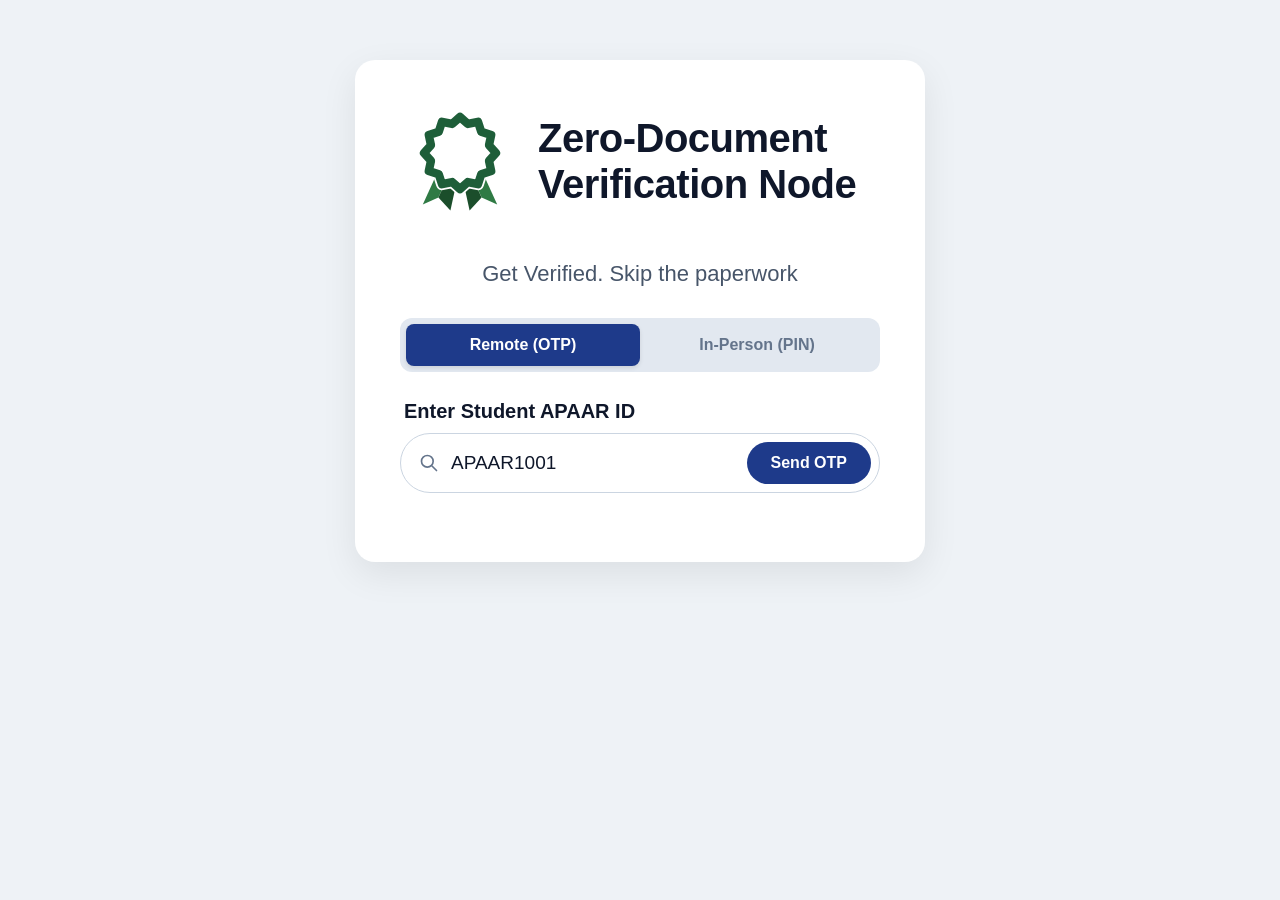
==== index.html @ d0cfbd85 "Debugged a small problem" ====
<!DOCTYPE html>
<html lang="en">
<head>
    <meta charset="UTF-8">
    <meta name="viewport" content="width=device-width, initial-scale=1.0">
    <title>Zero Verification Node</title>
    
    <link rel="stylesheet" href="style.css">
</head>
<body>
   
    <div id="toast-container"></div>

    <div class="perspective-wrapper">
        <div class="container" id="glass-card">
            
            
            <div class="title-wrapper">
                <!-- Logo & Title Section -->
            <div class="title-wrapper">
                <svg class="main-logo" viewBox="0 0 100 100" fill="none" xmlns="http://www.w3.org/2000/svg">
                  
                    <polygon points="34,50 19,83 32,77 43,53" fill="#2f7a44" stroke="#13381e" stroke-width="0" stroke-linejoin="round" />
                    <polygon points="43,53 32,77 42,88 49,56" fill="#1b4e2b" stroke="#13381e" stroke-width="0" stroke-linejoin="round" />

                    <!-- Right Ribbon: Closer to center, slightly longer (Mirrored) -->
                    <polygon points="51,56 58,88 68,77 57,53" fill="#1b4e2b" stroke="#13381e" stroke-width="0" stroke-linejoin="round" />
                    <polygon points="57,53 68,77 81,83 66,50" fill="#2f7a44" stroke="#13381e" stroke-width="0" stroke-linejoin="round" />
                    
                    <!-- Scalloped Rosette (12-point) -->
                    <polygon points="50,10 56.5,15.8 65,14 67.7,22.3 76,25 74.2,33.5 80,40 74.2,46.5 76,55 67.7,57.7 65,66 56.5,64.2 50,70 43.5,64.2 35,66 32.3,57.7 24,55 25.8,46.5 20,40 25.8,33.5 24,25 32.3,22.3 35,14 43.5,15.8" fill="#ffffff" stroke="#1e5e39" stroke-width="7" stroke-linejoin="round" />
                    <!-- Left & Right Ribbons remain here above -->
                    
                    <!-- INSERT THIS: White Gap Contour (masks a ~3px gap over the ribbons) -->
                    <polygon points="50,10 56.5,15.8 65,14 67.7,22.3 76,25 74.2,33.5 80,40 74.2,46.5 76,55 67.7,57.7 65,66 56.5,64.2 50,70 43.5,64.2 35,66 32.3,57.7 24,55 25.8,46.5 20,40 25.8,33.5 24,25 32.3,22.3 35,14 43.5,15.8" 
                             fill="#ffffff" 
                             stroke="#ffffff" 
                             stroke-width="10" 
                             stroke-linejoin="round" />

                    <!-- Scalloped Rosette (Your existing green line sits on top) -->
                    <polygon points="50,10 56.5,15.8 65,14 67.7,22.3 76,25 74.2,33.5 80,40 74.2,46.5 76,55 67.7,57.7 65,66 56.5,64.2 50,70 43.5,64.2 35,66 32.3,57.7 24,55 25.8,46.5 20,40 25.8,33.5 24,25 32.3,22.3 35,14 43.5,15.8" 
                             fill="#ffffff" 
                             stroke="#1e5e39" 
                             stroke-width="7" 
                             stroke-linejoin="round" />
                    
                    <!-- Center Checkmark -->
                    <path class="draw-tick" d="M 40 42 L 46 48.5 L 60 33" stroke="#1e5e39" stroke-width="5.5" stroke-linecap="round" stroke-linejoin="round" fill="none" />
                </svg>
                
            </div>
                <h2>Zero-Document<br>Verification Node</h2>
            </div>
             <p class="subtitle">Get Verified. Skip the paperwork</p>

            <!-- Verification Mode toggle -->
            <div class="toggle-container">
            <button class="toggle-btn active" id="tab_otp">Remote (OTP)</button>
            <button class="toggle-btn" id="tab_pin">In-Person (PIN)</button>
        </div>

            <!-- ID Input area -->
           <!-- Mode 1: Remote OTP Flow -->
        <div class="input-section" id="mode_otp">
            <label class="input-label">Enter Student APAAR ID</label>
            <div class="search-bar-wrapper">
                <svg class="search-icon" fill="none" stroke="currentColor" viewBox="0 0 24 24">
                    <path stroke-linecap="round" stroke-linejoin="round" stroke-width="2" d="M21 21l-6-6m2-5a7 7 0 11-14 0 7 7 0 0114 0z"></path>
                </svg>
                <input type="text" id="apaarInput" value="APAAR1001" placeholder="APAAR ID">
                <!-- Linked to requestOTP() -->
                <button class="action-btn" id="send_otp_btn" onclick="requestOTP()">Send OTP</button>
            </div>

            <!-- OTP Entry Area (Hidden until Send OTP is clicked) -->
            <div id="otp_entry_area" style="display: none; margin-top: 20px;">
                <label class="input-label">Enter OTP from Email</label>
                <div class="search-bar-wrapper">
                    <svg class="search-icon" fill="none" stroke="currentColor" viewBox="0 0 24 24">
                        <path stroke-linecap="round" stroke-linejoin="round" stroke-width="2" d="M12 15v2m-6 4h12a2 2 0 002-2v-6a2 2 0 00-2-2H6a2 2 0 00-2 2v6a2 2 0 002 2zm10-10V7a4 4 0 00-8 0v4h8z"></path>
                    </svg>
                    <input type="text" id="otpInput" placeholder="e.g. 123456">
                    <!-- Linked to testRemoteVerification() -->
                    <button class="action-btn" onclick="testRemoteVerification()" style="background-color: #059669;">Verify</button>
                </div>
            </div>
        </div>

        <!-- Mode 2: In-Person (PIN) Flow -->
        <div class="input-section" id="mode_pin" style="display: none;">
            <label class="input-label">Student Pin</label>
            <div class="search-bar-wrapper" style="margin-bottom: 16px;">
                <svg class="search-icon" fill="none" stroke="currentColor" viewBox="0 0 24 24">
                    <path stroke-linecap="round" stroke-linejoin="round" stroke-width="2" d="M15 7a2 2 0 012 2m4 0a6 6 0 01-7.743 5.743L11 17H9v2H7v2H4a1 1 0 01-1-1v-2.586a1 1 0 01.293-.707l5.964-5.964A6 6 0 1121 9z"></path>
                </svg>
                <input type="password" id="pinInput" placeholder="Enter the 6-digit PIN">
                <!-- Linked to testSSIVerification() -->
                <button class="action-btn" onclick="testSSIVerification()">Unlock</button>
            </div>

            <!-- Granular Consent Checkboxes -->
            <div style="background: rgba(255,255,255,0.6); padding: 12px 16px; border-radius: 12px; border: 1px solid #cbd5e1;">
                <p class="input-label" style="margin-bottom: 10px; font-size: 12px;">Granular Consent Permissions:</p>
                <label style="display: flex; align-items: center; gap: 8px; font-size: 14px; color: #0f172a; margin-bottom: 8px; cursor: pointer;">
                    <input type="checkbox" id="checkCore" checked style="width: 16px; height: 16px;"> 
                    Core Identity (Name, DOB, State)
                </label>
                <label style="display: flex; align-items: center; gap: 8px; font-size: 14px; color: #0f172a; cursor: pointer;">
                    <input type="checkbox" id="checkAcademic" checked style="width: 16px; height: 16px;"> 
                    Academic Credentials Ledger
                </label>
            </div>
        </div>

        <!-- Result Card (Hidden by default until API success) -->
        <div id="result_card" class="result-card" style="display: none;">
            
            <div class="result-header">
                <div class="verified-status">
                    <svg class="status-icon" id="tick" viewBox="0 0 20 20" fill="#10b981">
                        <path fill-rule="evenodd" d="M10 18a8 8 0 100-16 8 8 0 000 16zm3.707-9.293a1 1 0 00-1.414-1.414L9 10.586 7.707 9.293a1 1 0 00-1.414 1.414l2 2a1 1 0 001.414 0l4-4z" clip-rule="evenodd"/>
                    </svg>
                    <span id="card-title">Identity & Records Verified</span>
                </div>
                <!-- Large Green Ribbon Badge -->
                <svg class="main-logo" id="card" viewBox="0 0 100 100" fill="none" xmlns="http://www.w3.org/2000/svg">
                   <!-- Left Ribbon: Extends along normal vector (~115° radial) -->
                   <!-- Left Ribbon: Shorter and wider -->
                  <!-- Left Ribbon: Closer to center, slightly longer -->
                    <polygon points="34,50 19,83 32,77 43,53" fill="#2f7a44" stroke="#13381e" stroke-width="0" stroke-linejoin="round" />
                    <polygon points="43,53 32,77 42,88 49,56" fill="#1b4e2b" stroke="#13381e" stroke-width="0" stroke-linejoin="round" />

                    <!-- Right Ribbon: Closer to center, slightly longer (Mirrored) -->
                    <polygon points="51,56 58,88 68,77 57,53" fill="#1b4e2b" stroke="#13381e" stroke-width="0" stroke-linejoin="round" />
                    <polygon points="57,53 68,77 81,83 66,50" fill="#2f7a44" stroke="#13381e" stroke-width="0" stroke-linejoin="round" />
                    
                    <!-- Scalloped Rosette (12-point) -->
                    <polygon points="50,10 56.5,15.8 65,14 67.7,22.3 76,25 74.2,33.5 80,40 74.2,46.5 76,55 67.7,57.7 65,66 56.5,64.2 50,70 43.5,64.2 35,66 32.3,57.7 24,55 25.8,46.5 20,40 25.8,33.5 24,25 32.3,22.3 35,14 43.5,15.8" fill="#ffffff" stroke="#1e5e39" stroke-width="7" stroke-linejoin="round" />
                    <!-- Left & Right Ribbons remain here above -->
                    
                    <!-- INSERT THIS: White Gap Contour (masks a ~3px gap over the ribbons) -->
                    <polygon points="50,10 56.5,15.8 65,14 67.7,22.3 76,25 74.2,33.5 80,40 74.2,46.5 76,55 67.7,57.7 65,66 56.5,64.2 50,70 43.5,64.2 35,66 32.3,57.7 24,55 25.8,46.5 20,40 25.8,33.5 24,25 32.3,22.3 35,14 43.5,15.8" 
                             fill="#ffffff" 
                             stroke="#ffffff" 
                             stroke-width="10" 
                             stroke-linejoin="round" />

                    <!-- Scalloped Rosette (Your existing green line sits on top) -->
                    <polygon points="50,10 56.5,15.8 65,14 67.7,22.3 76,25 74.2,33.5 80,40 74.2,46.5 76,55 67.7,57.7 65,66 56.5,64.2 50,70 43.5,64.2 35,66 32.3,57.7 24,55 25.8,46.5 20,40 25.8,33.5 24,25 32.3,22.3 35,14 43.5,15.8" 
                             fill="#ffffff" 
                             stroke="#1e5e39" 
                             stroke-width="7" 
                             stroke-linejoin="round" />
                    
                    <!-- Center Checkmark -->
                    <path d="M 40 42 L 46 48.5 L 60 33" stroke="#1e5e39" stroke-width="5.5" stroke-linecap="round" stroke-linejoin="round" fill="none" />
                </svg>
            </div>

            <div class="profile-section">
                <!-- IDs added here so JS can inject the real API data -->
                <img src="https://via.placeholder.com/150" alt="Student Photo" class="profile-img" id="student_photo">
                <div class="profile-details">
                    <h3 id="student_name">Student Name</h3>
                    <p id="student_dob">DOB: YYYY-MM-DD</p>
                </div>
            </div>

<div id="credential_filter_section" style="margin-bottom: 16px;">
    <label class="data-label" style="display: block; margin-bottom: 8px;">Filter Records By Category</label>
    <select id="category_dropdown" style="width: 100%; padding: 10px; border-radius: 8px; border: 1px solid #1b5e20; background: #ffffff; color: #0f172a; font-size: 15px; outline: none; cursor: pointer;">
        <option value="All">All Verified Records</option>
    </select>
</div>


<div class="data-grid">
    <!-- The JavaScript will spawn the credential boxes inside this container -->
    <div id="dynamic_credentials" style="display: contents;"></div>    
    <!-- The Parents box remains hardcoded at the bottom as a full-width element -->
    <div class="data-box full-width">
        <div class="data-label">PARENTS</div>
        <div class="data-value" id="student_parents">Restricted Access</div>
    </div>
</div>
<!-- Return / Verify Another Button -->
            <button class="return-btn" id="btn_back" onclick="resetToPreviousMenu()">
                <svg width="18" height="18" fill="none" stroke="currentColor" viewBox="0 0 24 24">
                    <path stroke-linecap="round" stroke-linejoin="round" stroke-width="2.2" d="M10 19l-7-7m0 0l7-7m-7 7h18"/>
                </svg>
                <span>Verify Another Student</span>
            </button>
            
        </div>
    </div>

    <!-- Link your logic file -->
    <script src="script.js"></script>
</body>
---- style.css ----
* {
    box-sizing: border-box;
    margin: 0;
    padding: 0;
    font-family: -apple-system, BlinkMacSystemFont, "Segoe UI", Roboto, Helvetica, Arial, sans-serif;
}

body {
    display: flex;
    justify-content: center;
    align-items: flex-start; /* CRITICAL: Changed from center to allow scrolling */
    padding: 60px 20px; /* Increased top/bottom padding so it doesn't touch the edges */
    min-height: 100vh;
    background-color: #eef2f6; 
    color: #0f172a;
}

.perspective-wrapper {
    perspective: 1200px;
    width: 100%;
    max-width: 570px; /* Increased to accommodate larger fonts */
}

.container {
    background-color: #ffffff;

    /* Shield pattern + fade toward bottom */
    
    padding: 45px;
    border-radius: 20px;
    box-shadow: 0 12px 36px rgba(0, 0, 0, 0.08);
    width: 100%;
    position: relative;
    
}


.title-wrapper {
    display: flex;
    align-items: center;
    gap: 18px;
    margin-bottom: 16px;
}
.title-wrapper h2 {
    margin: 0;
    padding: 0;
    line-height: 1.15;
    font-size: 40px;
    font-weight: 800;
    color: #0f172a;
    letter-spacing: -0.5px;
    transform: translateY(-12px); /* Shifts the text up to center on the circular seal */
}

.main-logo {
    width: 120px; /* Increased logo size */
    height: 120px;
    flex-shrink: 0;
}
#card{
   width: 67px; /* Increased logo size */
    height: 67px;
    flex-shrink: 0; 
}

h2 {
    font-size: 34px; /* Increased from 28px */
    font-weight: 800;
    color: #0f172a; 
    line-height: 1.1;
    letter-spacing: -0.5px;
}

.subtitle {
    font-size: 22px; /* Increased from 14px */
    color: #475569;
    line-height: 1.5;
    margin-bottom: 28px;
    padding-right: 10px;
    text-align: center;
    padding: 0;
    
}



.toggle-container {
    display: flex;
    background-color: #e2e8f0; 
    border-radius: 12px; 
    padding: 6px;
    margin-bottom: 28px;
}

.toggle-btn {
    flex: 1; 
    padding: 12px 16px;
    border: none;
    border-radius: 8px;
    font-size: 16px; /* Increased from 14px */
    font-weight: 600;
    cursor: pointer;
    transition: all 0.2s ease;
    background: transparent;
    color: #64748b; 
}

.toggle-btn.active {
    background-color: #1e3a8a; 
    color: #ffffff;
    box-shadow: 0 2px 4px rgba(0, 0, 0, 0.1);
}

.input-section {
    margin-bottom: 24px;
}

.input-label {
    display: block;
    font-size: 20px; /* Increased from 13px */
    font-weight: 600;
    color: #0f172a;
    margin-bottom: 10px;
    padding-left: 4px;
}

.search-bar-wrapper {
    display: flex;
    align-items: center;
    background: #ffffff;
    border: 1px solid #cbd5e1;
    border-radius: 50px; 
    padding: 8px 8px 8px 18px; 
    transition: border-color 0.2s;
}

.search-bar-wrapper:focus-within {
    border-color: #0ea5e9; 
    box-shadow: 0 0 0 3px rgba(14, 165, 233, 0.1);
}

.search-icon {
    width: 20px; /* Increased from 18px */
    height: 20px;
    color: #64748b;
    margin-right: 12px;
}

.search-bar-wrapper input {
    flex: 1;
    border: none;
    outline: none;
    background: transparent;
    font-size: 19px; /* Increased from 15px */
    color: #0f172a;
}

.action-btn {
    background-color: #1e3a8a; 
    color: white;
    border: none;
    border-radius: 50px; 
    padding: 12px 24px;
    font-size: 16px; /* Increased from 14px */
    font-weight: 600;
    cursor: pointer;
    transition: background-color 0.2s;
}

.action-btn:hover {
    background-color: #1e40af;
}

.result-card {
    background-color: #e8f5ec; /* Light mint green background */
    border: 1px solid #bce3c8;
    border-radius: 16px;
    padding: 24px;
    margin-top: 24px;
}

/* Header inside the Result Card */
.result-header {
    display: flex;
    justify-content: space-between;
    align-items: flex-start;
    margin-bottom: 20px;
    border-bottom: 1px solid #bce3c8;
    padding-bottom: 16px;
}

/* "Identity & Records Verified" Text */
.verified-status {
    display: flex;
    align-items: center;
    gap: 8px;
    color: #1b5e20; /* Dark green text */
    font-size: 18px;
    font-weight: 700;
}

.status-icon {
    width: 22px;
    height: 22px;
}

/* The Large Rosette Badge */
.ribbon-badge {
    width: 70px;
    height: 70px;
    margin-top: -10px; /* Pulls it up slightly to match image layout */
}

/* Profile Photo & Info Layout */
.profile-section {
    display: flex;
    align-items: center;
    gap: 16px;
    margin-bottom: 24px;
}

/* Student Image */
.profile-img {
    width: 75px;
    height: 95px; /* Passport photo proportions */
    border-radius: 8px;
    object-fit: cover;
    box-shadow: 0 4px 8px rgba(0, 0, 0, 0.1);
    background-color: #ffffff;
}

/* Name and DOB text */
.profile-details h3 {
    font-size: 22px;
    font-weight: 700;
    color: #0f172a;
    margin-bottom: 4px;
}

.profile-details p {
    font-size: 14px;
    color: #475569;
}

/* Grid for the 3 Data Boxes */
.data-grid {
    display: grid;
    grid-template-columns: 1fr 1fr;
    gap: 12px;
}

/* Individual Data Boxes */
.data-box {
    background-color: rgba(255, 255, 255, 0.4); /* Slight transparency */
    border: 1px solid #1b5e20; /* Dark green border */
    border-radius: 8px;
    padding: 14px 16px;
}

/* Makes the "Parents" box stretch all the way across */
.full-width {
    grid-column: 1 / -1;
}
.credential_filter_section{
    background-color: #c8f6d6 ;
}

/* Labels (e.g., "BOARD SCORE (ICSE)") */
.data-label {
    font-size: 13px;
    color: #1b5e20; /* Dark green */
    text-transform: uppercase;
    font-weight: 600;
    margin-bottom: 6px;
}

/* Values (e.g., "98.2%") */
.data-value {
    font-size: 17px;
    font-weight: 700;
    color: #0f172a;
}
#card-title{
    font-size: 25px;
    transform: translateY(15px);
}
#tick{
    width: 30px;
    height: 30px;
    transform: translateY(15px);
}
/* =========================================
   THEME TOGGLE BUTTON
   ========================================= */
.theme-toggle {
    position: fixed;
    top: 20px;
    right: 20px;
    background: rgba(255, 255, 255, 0.7);
    backdrop-filter: blur(8px);
    -webkit-backdrop-filter: blur(8px);
    border: 1px solid rgba(203, 213, 225, 0.8);
    border-radius: 50%;
    width: 44px;
    height: 44px;
    display: flex;
    align-items: center;
    justify-content: center;
    cursor: pointer;
    color: #0f172a;
    transition: all 0.2s ease;
    z-index: 1000;
}

.theme-toggle:hover {
    transform: scale(1.05);
}

.draw-tick {
    stroke-dasharray: 32;
    stroke-dashoffset: 32;
    
    transform-box: fill-box;
    transform-origin: center;
    
    /* 3.8s loop with snappy modern easing */
    animation: modernTickLoop 3.8s cubic-bezier(0.16, 1, 0.3, 1) infinite;
}

@keyframes modernTickLoop {
    0%, 10% {
        stroke-dashoffset: 32;
        opacity: 0;
        transform: scale(0.94);
        filter: drop-shadow(0 0 0 rgba(30, 94, 57, 0));
    }
    14% {
        opacity: 1;
        transform: scale(0.96);
    }
    /* Stroke completes: snappy pen flick + elastic pop + emerald bloom */
    28% {
        stroke-dashoffset: 0;
        transform: scale(1.07);
        filter: drop-shadow(0 2px 8px rgba(30, 94, 57, 0.45));
    }
    /* Settles naturally into resting position */
    36% {
        stroke-dashoffset: 0;
        transform: scale(1);
        filter: drop-shadow(0 0 0 rgba(30, 94, 57, 0));
    }
    /* Holds clean and stationary */
    78% {
        opacity: 1;
        stroke-dashoffset: 0;
        transform: scale(1);
    }
    /* Subtle dissolve out */
    88% {
        opacity: 0;
        stroke-dashoffset: 0;
        transform: scale(0.96);
    }
    100% {
        stroke-dashoffset: 32;
        opacity: 0;
        transform: scale(0.94);
    }
    
}
.return-btn {
    display: flex;
    align-items: center;
    justify-content: center;
    gap: 10px;
    width: 100%;
    margin-top: 20px;
    padding: 13px 20px;
    background-color: #ffffff;
    color: #1b5e20;
    border: 1.5px solid #1b5e20;
    border-radius: 50px;
    font-size: 15px;
    font-weight: 700;
    cursor: pointer;
    transition: all 0.2s ease;
    box-shadow: 0 2px 6px rgba(27, 94, 32, 0.08);
}

.return-btn:hover {
    background-color: #1b5e20;
    color: #ffffff;
    box-shadow: 0 4px 12px rgba(27, 94, 32, 0.2);
    transform: translateY(-1px);
}

.return-btn:active {
    transform: translateY(0);
}

/* Dark mode compatibility */
body.dark-mode .return-btn {
    background-color: rgba(15, 23, 42, 0.6);
    color: #34d399;
    border-color: #34d399;
    box-shadow: none;
}

body.dark-mode .return-btn:hover {
    background-color: #059669;
    border-color: #059669;
    color: #ffffff;
}
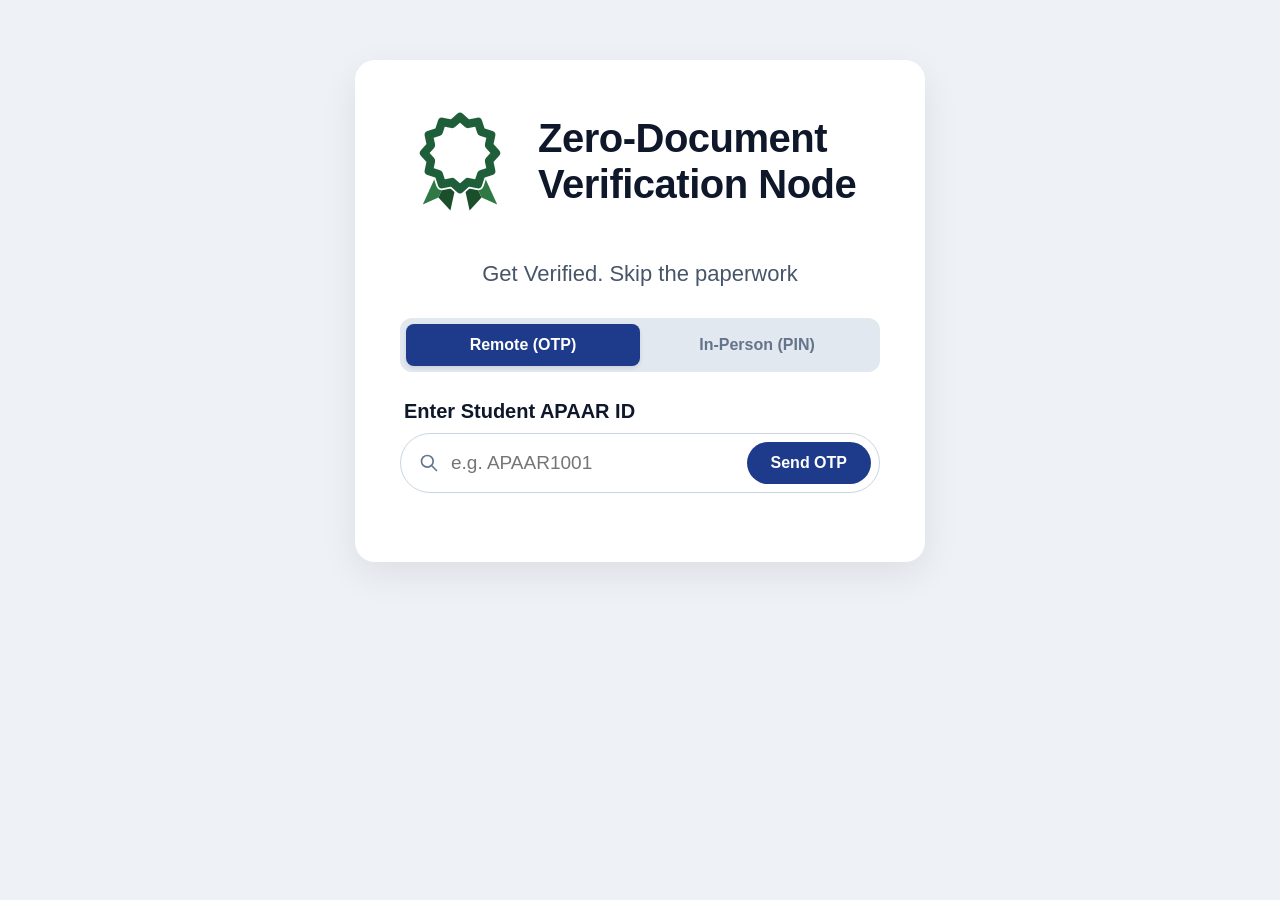
==== commit f15fadc5: "Added time sensitivity to OTP, Added toast notifications, changed default value to placeholder in re" ====
--- a/index.html
+++ b/index.html
@@ -68,7 +68,7 @@
                 <svg class="search-icon" fill="none" stroke="currentColor" viewBox="0 0 24 24">
                     <path stroke-linecap="round" stroke-linejoin="round" stroke-width="2" d="M21 21l-6-6m2-5a7 7 0 11-14 0 7 7 0 0114 0z"></path>
                 </svg>
-                <input type="text" id="apaarInput" value="APAAR1001" placeholder="APAAR ID">
+                <input type="text" id="apaarInput" placeholder="e.g. APAAR1001">
                 <!-- Linked to requestOTP() -->
                 <button class="action-btn" id="send_otp_btn" onclick="requestOTP()">Send OTP</button>
             </div>
@@ -122,6 +122,7 @@
                         <path fill-rule="evenodd" d="M10 18a8 8 0 100-16 8 8 0 000 16zm3.707-9.293a1 1 0 00-1.414-1.414L9 10.586 7.707 9.293a1 1 0 00-1.414 1.414l2 2a1 1 0 001.414 0l4-4z" clip-rule="evenodd"/>
                     </svg>
                     <span id="card-title">Identity & Records Verified</span>
+                    <div id="auth_architecture_badge" style="margin-top: 10px; margin-bottom: 15px; font-size: 11px; font-weight: bold; padding: 6px 10px; border-radius: 6px; display: inline-block;"></div>
                 </div>
                 <!-- Large Green Ribbon Badge -->
                 <svg class="main-logo" id="card" viewBox="0 0 100 100" fill="none" xmlns="http://www.w3.org/2000/svg">
@@ -183,6 +184,9 @@
         <div class="data-label">PARENTS</div>
         <div class="data-value" id="student_parents">Restricted Access</div>
     </div>
+    <button id="download_hr_copy" style="display: none; width: 100%; background: #0f172a; color: white; border: none; padding: 12px; font-size: 14px; font-weight: 600; border-radius: 8px; cursor: pointer; margin-top: 20px;">
+    📄 Download Verification Copy
+</button>
 </div>
 <!-- Return / Verify Another Button -->
             <button class="return-btn" id="btn_back" onclick="resetToPreviousMenu()">
--- a/style.css
+++ b/style.css
@@ -413,4 +413,42 @@
     background-color: #059669;
     border-color: #059669;
     color: #ffffff;
+}
+
+/* =========================================
+   TOAST NOTIFICATIONS
+   ========================================= */
+#toast-container {
+    position: fixed;
+    bottom: 24px;
+    right: 24px;
+    z-index: 9999;
+    display: flex;
+    flex-direction: column-reverse;
+    gap: 12px;
+}
+
+.toast {
+    background-color: #ffffff;
+    color: #0f172a;
+    padding: 14px 20px;
+    border-radius: 8px;
+    box-shadow: 0 4px 16px rgba(0, 0, 0, 0.12);
+    font-size: 15px;
+    font-weight: 600;
+    border-left: 5px solid #ef4444; /* Default to error red */
+    opacity: 0;
+    transform: translateX(100%);
+    animation: slideIn 0.4s cubic-bezier(0.16, 1, 0.3, 1) forwards, fadeOut 0.4s cubic-bezier(0.16, 1, 0.3, 1) forwards 3.6s;
+}
+
+.toast.success { border-left-color: #10b981; } /* Green */
+.toast.info { border-left-color: #3b82f6; }    /* Blue */
+
+@keyframes slideIn {
+    to { opacity: 1; transform: translateX(0); }
+}
+
+@keyframes fadeOut {
+    to { opacity: 0; transform: translateX(100%); }
 }
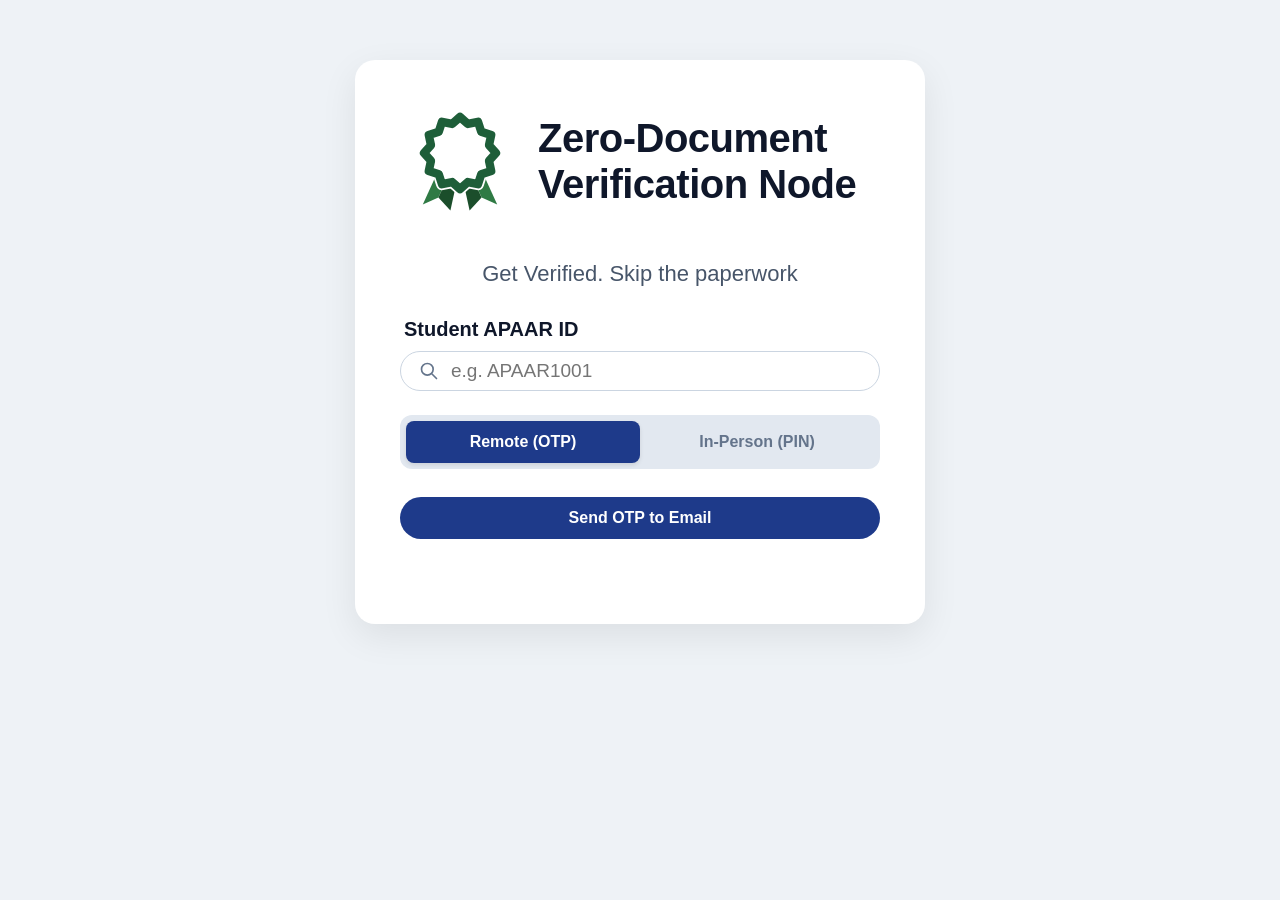
==== commit d602a56a: "Modified the entire thing, made the APAAR ID come outside of remote so that it can be accessed by in" ====
--- a/index.html
+++ b/index.html
@@ -54,64 +54,64 @@
             </div>
              <p class="subtitle">Get Verified. Skip the paperwork</p>
 
+            <!-- SHARED APAAR ID INPUT (Visible in both modes) -->
+            <div class="input-section" style="margin-bottom: 24px;">
+                <label class="input-label">Student APAAR ID</label>
+                <div class="search-bar-wrapper">
+                    <svg class="search-icon" fill="none" stroke="currentColor" viewBox="0 0 24 24">
+                        <path stroke-linecap="round" stroke-linejoin="round" stroke-width="2" d="M21 21l-6-6m2-5a7 7 0 11-14 0 7 7 0 0114 0z"></path>
+                    </svg>
+                    <input type="text" id="apaarInput" placeholder="e.g. APAAR1001">
+                </div>
+            </div>
+
             <!-- Verification Mode toggle -->
             <div class="toggle-container">
-            <button class="toggle-btn active" id="tab_otp">Remote (OTP)</button>
-            <button class="toggle-btn" id="tab_pin">In-Person (PIN)</button>
-        </div>
-
-            <!-- ID Input area -->
-           <!-- Mode 1: Remote OTP Flow -->
-        <div class="input-section" id="mode_otp">
-            <label class="input-label">Enter Student APAAR ID</label>
-            <div class="search-bar-wrapper">
-                <svg class="search-icon" fill="none" stroke="currentColor" viewBox="0 0 24 24">
-                    <path stroke-linecap="round" stroke-linejoin="round" stroke-width="2" d="M21 21l-6-6m2-5a7 7 0 11-14 0 7 7 0 0114 0z"></path>
-                </svg>
-                <input type="text" id="apaarInput" placeholder="e.g. APAAR1001">
-                <!-- Linked to requestOTP() -->
-                <button class="action-btn" id="send_otp_btn" onclick="requestOTP()">Send OTP</button>
-            </div>
-
-            <!-- OTP Entry Area (Hidden until Send OTP is clicked) -->
-            <div id="otp_entry_area" style="display: none; margin-top: 20px;">
-                <label class="input-label">Enter OTP from Email</label>
-                <div class="search-bar-wrapper">
+                <button class="toggle-btn active" id="tab_otp">Remote (OTP)</button>
+                <button class="toggle-btn" id="tab_pin">In-Person (PIN)</button>
+            </div>
+
+            <!-- Mode 1: Remote OTP Flow -->
+            <div class="input-section" id="mode_otp">
+                <button class="action-btn" id="send_otp_btn" onclick="requestOTP()" style="width: 100%; margin-bottom: 16px;">Send OTP to Email</button>
+
+                <!-- OTP Entry Area (Hidden until Send OTP is clicked) -->
+                <div id="otp_entry_area" style="display: none;">
+                    <label class="input-label">Enter OTP from Email</label>
+                    <div class="search-bar-wrapper">
+                        <svg class="search-icon" fill="none" stroke="currentColor" viewBox="0 0 24 24">
+                            <path stroke-linecap="round" stroke-linejoin="round" stroke-width="2" d="M12 15v2m-6 4h12a2 2 0 002-2v-6a2 2 0 00-2-2H6a2 2 0 00-2 2v6a2 2 0 002 2zm10-10V7a4 4 0 00-8 0v4h8z"></path>
+                        </svg>
+                        <input type="text" id="otpInput" placeholder="e.g. 123456">
+                        <button class="action-btn" onclick="testRemoteVerification()" style="background-color: #059669;">Verify</button>
+                    </div>
+                </div>
+            </div>
+
+            <!-- Mode 2: In-Person (PIN) Flow -->
+            <div class="input-section" id="mode_pin" style="display: none;">
+                <label class="input-label">Student Pin</label>
+                <div class="search-bar-wrapper" style="margin-bottom: 16px;">
                     <svg class="search-icon" fill="none" stroke="currentColor" viewBox="0 0 24 24">
-                        <path stroke-linecap="round" stroke-linejoin="round" stroke-width="2" d="M12 15v2m-6 4h12a2 2 0 002-2v-6a2 2 0 00-2-2H6a2 2 0 00-2 2v6a2 2 0 002 2zm10-10V7a4 4 0 00-8 0v4h8z"></path>
+                        <path stroke-linecap="round" stroke-linejoin="round" stroke-width="2" d="M15 7a2 2 0 012 2m4 0a6 6 0 01-7.743 5.743L11 17H9v2H7v2H4a1 1 0 01-1-1v-2.586a1 1 0 01.293-.707l5.964-5.964A6 6 0 1121 9z"></path>
                     </svg>
-                    <input type="text" id="otpInput" placeholder="e.g. 123456">
-                    <!-- Linked to testRemoteVerification() -->
-                    <button class="action-btn" onclick="testRemoteVerification()" style="background-color: #059669;">Verify</button>
-                </div>
-            </div>
-        </div>
-
-        <!-- Mode 2: In-Person (PIN) Flow -->
-        <div class="input-section" id="mode_pin" style="display: none;">
-            <label class="input-label">Student Pin</label>
-            <div class="search-bar-wrapper" style="margin-bottom: 16px;">
-                <svg class="search-icon" fill="none" stroke="currentColor" viewBox="0 0 24 24">
-                    <path stroke-linecap="round" stroke-linejoin="round" stroke-width="2" d="M15 7a2 2 0 012 2m4 0a6 6 0 01-7.743 5.743L11 17H9v2H7v2H4a1 1 0 01-1-1v-2.586a1 1 0 01.293-.707l5.964-5.964A6 6 0 1121 9z"></path>
-                </svg>
-                <input type="password" id="pinInput" placeholder="Enter the 6-digit PIN">
-                <!-- Linked to testSSIVerification() -->
-                <button class="action-btn" onclick="testSSIVerification()">Unlock</button>
-            </div>
-
-            <!-- Granular Consent Checkboxes -->
-            <div style="background: rgba(255,255,255,0.6); padding: 12px 16px; border-radius: 12px; border: 1px solid #cbd5e1;">
-                <p class="input-label" style="margin-bottom: 10px; font-size: 12px;">Granular Consent Permissions:</p>
-                <label style="display: flex; align-items: center; gap: 8px; font-size: 14px; color: #0f172a; margin-bottom: 8px; cursor: pointer;">
-                    <input type="checkbox" id="checkCore" checked style="width: 16px; height: 16px;"> 
-                    Core Identity (Name, DOB, State)
-                </label>
-                <label style="display: flex; align-items: center; gap: 8px; font-size: 14px; color: #0f172a; cursor: pointer;">
-                    <input type="checkbox" id="checkAcademic" checked style="width: 16px; height: 16px;"> 
-                    Academic Credentials Ledger
-                </label>
-            </div>
-        </div>
+                    <input type="password" id="pinInput" placeholder="Enter the 6-digit PIN">
+                    <button class="action-btn" onclick="testSSIVerification()">Unlock</button>
+                </div>
+
+                <!-- Granular Consent Checkboxes -->
+                <div style="background: rgba(255,255,255,0.6); padding: 12px 16px; border-radius: 12px; border: 1px solid #cbd5e1;">
+                    <p class="input-label" style="margin-bottom: 10px; font-size: 12px;">Granular Consent Permissions:</p>
+                    <label style="display: flex; align-items: center; gap: 8px; font-size: 14px; color: #0f172a; margin-bottom: 8px; cursor: pointer;">
+                        <input type="checkbox" id="checkCore" checked style="width: 16px; height: 16px;"> 
+                        Core Identity (Name, DOB, State)
+                    </label>
+                    <label style="display: flex; align-items: center; gap: 8px; font-size: 14px; color: #0f172a; cursor: pointer;">
+                        <input type="checkbox" id="checkAcademic" checked style="width: 16px; height: 16px;"> 
+                        Academic Credentials Ledger
+                    </label>
+                </div>
+            </div>
 
         <!-- Result Card (Hidden by default until API success) -->
         <div id="result_card" class="result-card" style="display: none;">
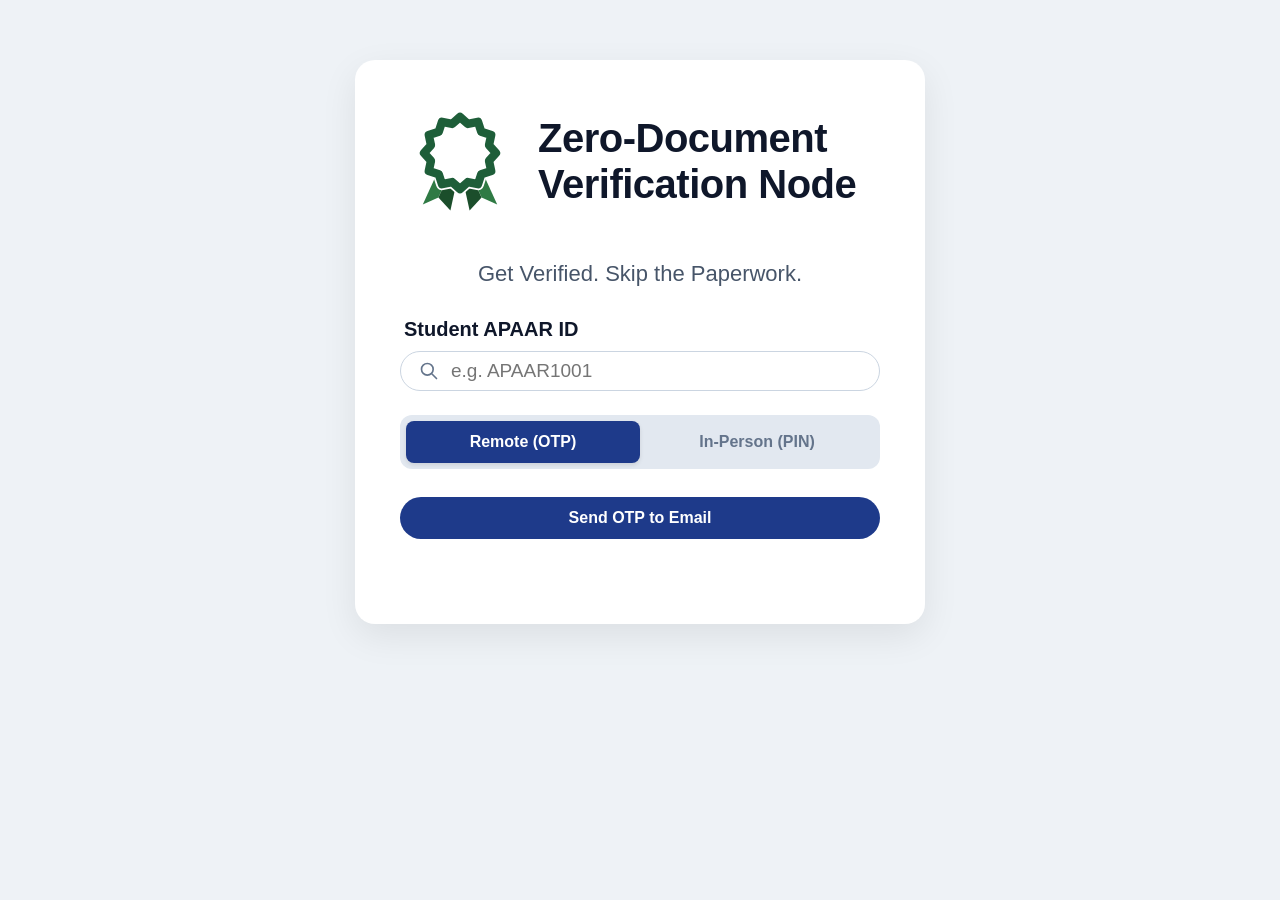
==== commit 0f608ab5: "Tagline shift" ====
--- a/index.html
+++ b/index.html
@@ -52,7 +52,7 @@
             </div>
                 <h2>Zero-Document<br>Verification Node</h2>
             </div>
-             <p class="subtitle">Get Verified. Skip the paperwork</p>
+             <p class="subtitle">Get Verified. Skip the Paperwork.</p>
 
             <!-- SHARED APAAR ID INPUT (Visible in both modes) -->
             <div class="input-section" style="margin-bottom: 24px;">
@@ -83,7 +83,7 @@
                             <path stroke-linecap="round" stroke-linejoin="round" stroke-width="2" d="M12 15v2m-6 4h12a2 2 0 002-2v-6a2 2 0 00-2-2H6a2 2 0 00-2 2v6a2 2 0 002 2zm10-10V7a4 4 0 00-8 0v4h8z"></path>
                         </svg>
                         <input type="text" id="otpInput" placeholder="e.g. 123456">
-                        <button class="action-btn" onclick="testRemoteVerification()" style="background-color: #059669;">Verify</button>
+                        <button class="action-btn" onclick="testRemoteVerification()">Verify</button>
                     </div>
                 </div>
             </div>
@@ -100,7 +100,7 @@
                 </div>
 
                 <!-- Granular Consent Checkboxes -->
-                <div style="background: rgba(255,255,255,0.6); padding: 12px 16px; border-radius: 12px; border: 1px solid #cbd5e1;">
+                <div style="background: rgba(255,255,255,0.35); backdrop-filter: blur(8px); padding: 12px 16px; border-radius: 12px; border: 1px solid rgba(203,213,225,0.6);">
                     <p class="input-label" style="margin-bottom: 10px; font-size: 12px;">Granular Consent Permissions:</p>
                     <label style="display: flex; align-items: center; gap: 8px; font-size: 14px; color: #0f172a; margin-bottom: 8px; cursor: pointer;">
                         <input type="checkbox" id="checkCore" checked style="width: 16px; height: 16px;"> 
@@ -168,25 +168,37 @@
                 </div>
             </div>
 
-<div id="credential_filter_section" style="margin-bottom: 16px;">
-    <label class="data-label" style="display: block; margin-bottom: 8px;">Filter Records By Category</label>
-    <select id="category_dropdown" style="width: 100%; padding: 10px; border-radius: 8px; border: 1px solid #1b5e20; background: #ffffff; color: #0f172a; font-size: 15px; outline: none; cursor: pointer;">
-        <option value="All">All Verified Records</option>
-    </select>
-</div>
+<div class="credential_filter_section" style="padding: 10px 14px; border-radius: 10px; margin-bottom: 14px; display: flex; align-items: center; gap: 10px;">
+                <label for="category_dropdown" style="font-size: 13px; font-weight: 600; color: #1b5e20; white-space: nowrap;">Filter:</label>
+                <select id="category_dropdown" style="flex: 1; padding: 8px 10px; border-radius: 8px; border: 1px solid #1b5e20; font-size: 14px; background: white; color: #0f172a;">
+                    <option value="All">All Verified Records</option>
+                </select>
+            </div>
 
 
 <div class="data-grid">
-    <!-- The JavaScript will spawn the credential boxes inside this container -->
+    <!-- Always-Visible Education Boxes -->
+    <div class="data-box">
+        <div class="data-label">10TH BOARD</div>
+        <div class="data-value" id="student_10th">Restricted Access</div>
+    </div>
+    <div class="data-box">
+        <div class="data-label">12TH BOARD</div>
+        <div class="data-value" id="student_12th">Restricted Access</div>
+    </div>
+
+    <!-- The JavaScript will spawn the remaining credential boxes inside this container -->
     <div id="dynamic_credentials" style="display: contents;"></div>    
+    
     <!-- The Parents box remains hardcoded at the bottom as a full-width element -->
     <div class="data-box full-width">
         <div class="data-label">PARENTS</div>
         <div class="data-value" id="student_parents">Restricted Access</div>
     </div>
-    <button id="download_hr_copy" style="display: none; width: 100%; background: #0f172a; color: white; border: none; padding: 12px; font-size: 14px; font-weight: 600; border-radius: 8px; cursor: pointer; margin-top: 20px;">
-    📄 Download Verification Copy
-</button>
+    
+    <button id="download_hr_copy" style="display: none;">
+        📄 Download Verification Copy
+    </button>
 </div>
 <!-- Return / Verify Another Button -->
             <button class="return-btn" id="btn_back" onclick="resetToPreviousMenu()">
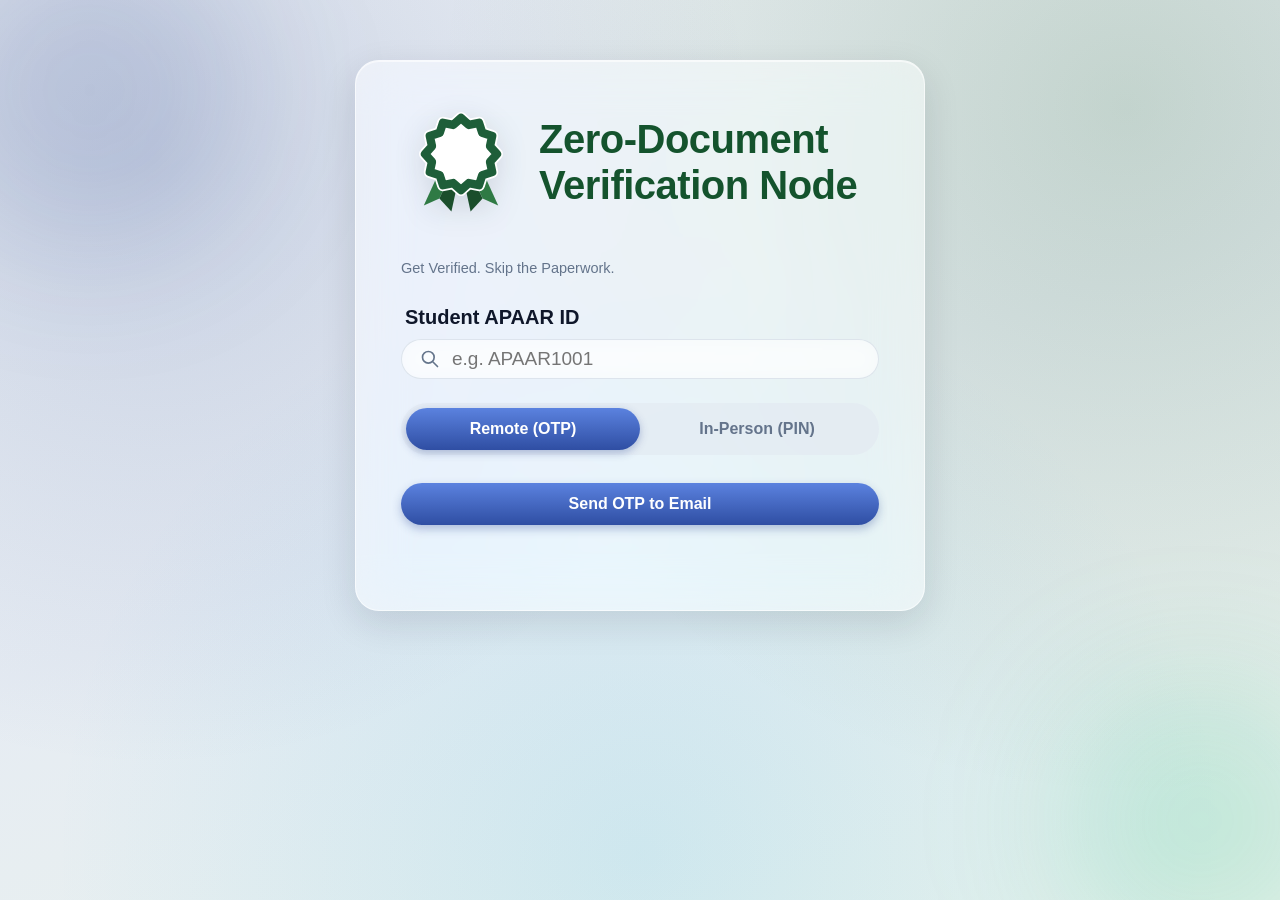
==== commit 50641016: "favicon and logo on student.html" ====
--- a/index.html
+++ b/index.html
@@ -3,7 +3,8 @@
 <head>
     <meta charset="UTF-8">
     <meta name="viewport" content="width=device-width, initial-scale=1.0">
-    <title>Zero Verification Node</title>
+    <title>Zero-Document Verification Node</title>
+    <link rel="icon" type="image/svg+xml" href="./favicon.svg?v=3">
     
     <link rel="stylesheet" href="style.css">
 </head>
--- a/style.css
+++ b/style.css
@@ -1,5 +1,3 @@
-
-
 * {
     box-sizing: border-box;
     margin: 0;
@@ -7,33 +5,74 @@
     font-family: -apple-system, BlinkMacSystemFont, "Segoe UI", Roboto, Helvetica, Arial, sans-serif;
 }
 
+html, body {
+    min-height: 100vh;
+}
+
 body {
     display: flex;
     justify-content: center;
     align-items: flex-start; /* CRITICAL: Changed from center to allow scrolling */
     padding: 60px 20px; /* Increased top/bottom padding so it doesn't touch the edges */
     min-height: 100vh;
-    background-color: #eef2f6; 
-    color: #0f172a;
+    background:
+        radial-gradient(circle at 12% 18%, rgba(30, 58, 138, 0.16), transparent 45%),
+        radial-gradient(circle at 88% 12%, rgba(27, 94, 32, 0.18), transparent 50%),
+        radial-gradient(circle at 50% 95%, rgba(14, 165, 233, 0.12), transparent 55%),
+        linear-gradient(160deg, #eef2f6 0%, #e6ecf3 50%, #eaf3ec 100%);
+    background-attachment: fixed;
+    color: #0f172a;
+    position: relative;
+    overflow-x: hidden;
+}
+
+/* Ambient floating glow orbs behind the glass card */
+body::before,
+body::after {
+    content: "";
+    position: fixed;
+    border-radius: 50%;
+    filter: blur(70px);
+    z-index: 0;
+    pointer-events: none;
+}
+body::before {
+    width: 320px;
+    height: 320px;
+    top: -70px;
+    left: -70px;
+    background: rgba(30, 58, 138, 0.14);
+}
+body::after {
+    width: 280px;
+    height: 280px;
+    bottom: -60px;
+    right: -60px;
+    background: rgba(16, 185, 129, 0.18);
 }
 
 .perspective-wrapper {
     perspective: 1200px;
     width: 100%;
     max-width: 570px; /* Increased to accommodate larger fonts */
-}
-
+    position: relative;
+    z-index: 1;
+}
+
+/* === Core Glass Card === */
 .container {
-    background-color: #ffffff;
-
-    /* Shield pattern + fade toward bottom */
-    
+    background: rgba(255, 255, 255, 0.55);
+    backdrop-filter: blur(24px) saturate(180%);
+    -webkit-backdrop-filter: blur(24px) saturate(180%);
+    border: 1px solid rgba(255, 255, 255, 0.6);
+
     padding: 45px;
-    border-radius: 20px;
-    box-shadow: 0 12px 36px rgba(0, 0, 0, 0.08);
+    border-radius: 24px;
+    box-shadow:
+        0 12px 36px rgba(15, 23, 42, 0.12),
+        inset 0 1px 0 rgba(255, 255, 255, 0.6);
     width: 100%;
     position: relative;
-    
 }
 
 
@@ -49,7 +88,7 @@
     line-height: 1.15;
     font-size: 40px;
     font-weight: 800;
-    color: #0f172a;
+    color: #14532d;
     letter-spacing: -0.5px;
     transform: translateY(-12px); /* Shifts the text up to center on the circular seal */
 }
@@ -58,6 +97,7 @@
     width: 120px; /* Increased logo size */
     height: 120px;
     flex-shrink: 0;
+    filter: drop-shadow(0 6px 14px rgba(15, 23, 42, 0.12));
 }
 #card{
    width: 67px; /* Increased logo size */
@@ -68,29 +108,27 @@
 h2 {
     font-size: 34px; /* Increased from 28px */
     font-weight: 800;
-    color: #0f172a; 
+    color: #14532d; 
     line-height: 1.1;
     letter-spacing: -0.5px;
 }
 
 .subtitle {
-    font-size: 22px; /* Increased from 14px */
-    color: #475569;
+    font-size: 14.5px;
+    font-weight: 500;
+    color: #64748b;
     line-height: 1.5;
-    margin-bottom: 28px;
-    padding-right: 10px;
-    text-align: center;
-    padding: 0;
-    
+    margin: 2px 0 26px 0;
+    text-align: left;
 }
 
 
 
 .toggle-container {
     display: flex;
-    background-color: #e2e8f0; 
-    border-radius: 12px; 
-    padding: 6px;
+    background: rgba(226, 232, 240, 0.6);
+    border-radius: 50px; 
+    padding: 5px;
     margin-bottom: 28px;
 }
 
@@ -98,7 +136,7 @@
     flex: 1; 
     padding: 12px 16px;
     border: none;
-    border-radius: 8px;
+    border-radius: 50px;
     font-size: 16px; /* Increased from 14px */
     font-weight: 600;
     cursor: pointer;
@@ -108,9 +146,9 @@
 }
 
 .toggle-btn.active {
-    background-color: #1e3a8a; 
+    background: linear-gradient(180deg, #5b82df 0%, #2f4ea3 100%);
     color: #ffffff;
-    box-shadow: 0 2px 4px rgba(0, 0, 0, 0.1);
+    box-shadow: 0 3px 8px rgba(30, 58, 138, 0.3);
 }
 
 .input-section {
@@ -129,16 +167,18 @@
 .search-bar-wrapper {
     display: flex;
     align-items: center;
-    background: #ffffff;
-    border: 1px solid #cbd5e1;
+    background: rgba(255, 255, 255, 0.45);
+    backdrop-filter: blur(10px);
+    border: 1px solid rgba(203, 213, 225, 0.6);
     border-radius: 50px; 
     padding: 8px 8px 8px 18px; 
-    transition: border-color 0.2s;
+    transition: border-color 0.2s, background 0.2s;
 }
 
 .search-bar-wrapper:focus-within {
     border-color: #0ea5e9; 
-    box-shadow: 0 0 0 3px rgba(14, 165, 233, 0.1);
+    background: rgba(255, 255, 255, 0.65);
+    box-shadow: 0 0 0 3px rgba(14, 165, 233, 0.12);
 }
 
 .search-icon {
@@ -158,7 +198,7 @@
 }
 
 .action-btn {
-    background-color: #1e3a8a; 
+    background: linear-gradient(180deg, #5b82df 0%, #2f4ea3 100%);
     color: white;
     border: none;
     border-radius: 50px; 
@@ -166,19 +206,57 @@
     font-size: 16px; /* Increased from 14px */
     font-weight: 600;
     cursor: pointer;
-    transition: background-color 0.2s;
+    box-shadow: 0 4px 10px rgba(30, 58, 138, 0.3);
+    transition: transform 0.15s ease, box-shadow 0.2s ease, filter 0.2s ease;
 }
 
 .action-btn:hover {
-    background-color: #1e40af;
+    transform: translateY(-1px);
+    filter: brightness(1.05);
+    box-shadow: 0 6px 14px rgba(30, 58, 138, 0.35);
+}
+
+.action-btn:active {
+    transform: translateY(0);
+    filter: brightness(0.97);
+}
+
+/* Verify button (in-line green override in HTML) keeps the same gloss treatment */
+#otp_entry_area .action-btn {
+    background: linear-gradient(180deg, #34d399 0%, #059669 100%) !important;
+    box-shadow: 0 4px 10px rgba(5, 150, 105, 0.3) !important;
+}
+
+/* === Download Verification Copy button === */
+#download_hr_copy {
+    width: 100%;
+    background: linear-gradient(180deg, #334155 0%, #0f172a 100%);
+    color: white;
+    border: none;
+    padding: 12px;
+    font-size: 14px;
+    font-weight: 600;
+    border-radius: 12px;
+    cursor: pointer;
+    margin-top: 20px;
+    box-shadow: 0 4px 10px rgba(15, 23, 42, 0.3);
+    transition: transform 0.15s ease, filter 0.2s ease;
+}
+
+#download_hr_copy:hover {
+    transform: translateY(-1px);
+    filter: brightness(1.1);
 }
 
 .result-card {
-    background-color: #e8f5ec; /* Light mint green background */
-    border: 1px solid #bce3c8;
-    border-radius: 16px;
+    background: rgba(232, 245, 236, 0.55); /* Frosted mint green */
+    backdrop-filter: blur(20px) saturate(160%);
+    -webkit-backdrop-filter: blur(20px) saturate(160%);
+    border: 1px solid rgba(188, 227, 200, 0.7);
+    border-radius: 18px;
     padding: 24px;
     margin-top: 24px;
+    box-shadow: 0 10px 28px rgba(15, 23, 42, 0.1);
 }
 
 /* Header inside the Result Card */
@@ -187,7 +265,7 @@
     justify-content: space-between;
     align-items: flex-start;
     margin-bottom: 20px;
-    border-bottom: 1px solid #bce3c8;
+    border-bottom: 1px solid rgba(188, 227, 200, 0.8);
     padding-bottom: 16px;
 }
 
@@ -219,6 +297,11 @@
     align-items: center;
     gap: 16px;
     margin-bottom: 24px;
+    background: rgba(255, 255, 255, 0.35);
+    backdrop-filter: blur(8px);
+    border: 1px solid rgba(255, 255, 255, 0.5);
+    border-radius: 14px;
+    padding: 12px;
 }
 
 /* Student Image */
@@ -244,7 +327,7 @@
     color: #475569;
 }
 
-/* Grid for the 3 Data Boxes */
+/* Grid for the data boxes */
 .data-grid {
     display: grid;
     grid-template-columns: 1fr 1fr;
@@ -253,9 +336,10 @@
 
 /* Individual Data Boxes */
 .data-box {
-    background-color: rgba(255, 255, 255, 0.4); /* Slight transparency */
-    border: 1px solid #1b5e20; /* Dark green border */
-    border-radius: 8px;
+    background: rgba(255, 255, 255, 0.35); /* Frosted glass */
+    backdrop-filter: blur(10px);
+    border: 1px solid rgba(27, 94, 32, 0.35); /* Dark green border, softened */
+    border-radius: 10px;
     padding: 14px 16px;
 }
 
@@ -264,7 +348,9 @@
     grid-column: 1 / -1;
 }
 .credential_filter_section{
-    background-color: #c8f6d6 ;
+    background: rgba(200, 246, 214, 0.5);
+    backdrop-filter: blur(8px);
+    border: 1px solid rgba(27, 94, 32, 0.25);
 }
 
 /* Labels (e.g., "BOARD SCORE (ICSE)") */
@@ -298,10 +384,10 @@
     position: fixed;
     top: 20px;
     right: 20px;
-    background: rgba(255, 255, 255, 0.7);
-    backdrop-filter: blur(8px);
-    -webkit-backdrop-filter: blur(8px);
-    border: 1px solid rgba(203, 213, 225, 0.8);
+    background: rgba(255, 255, 255, 0.5);
+    backdrop-filter: blur(12px);
+    -webkit-backdrop-filter: blur(12px);
+    border: 1px solid rgba(203, 213, 225, 0.7);
     border-radius: 50%;
     width: 44px;
     height: 44px;
@@ -379,21 +465,22 @@
     width: 100%;
     margin-top: 20px;
     padding: 13px 20px;
-    background-color: #ffffff;
-    color: #1b5e20;
+    background: #ffffff;
+    color: #14532d;
     border: 1.5px solid #1b5e20;
     border-radius: 50px;
     font-size: 15px;
     font-weight: 700;
     cursor: pointer;
     transition: all 0.2s ease;
-    box-shadow: 0 2px 6px rgba(27, 94, 32, 0.08);
+    box-shadow: 0 2px 6px rgba(27, 94, 32, 0.1);
 }
 
 .return-btn:hover {
-    background-color: #1b5e20;
+    background: linear-gradient(180deg, #34a06b 0%, #14532d 100%);
     color: #ffffff;
-    box-shadow: 0 4px 12px rgba(27, 94, 32, 0.2);
+    border-color: transparent;
+    box-shadow: 0 4px 10px rgba(20, 83, 45, 0.3);
     transform: translateY(-1px);
 }
 
@@ -403,14 +490,15 @@
 
 /* Dark mode compatibility */
 body.dark-mode .return-btn {
-    background-color: rgba(15, 23, 42, 0.6);
+    background: rgba(15, 23, 42, 0.45);
+    backdrop-filter: blur(8px);
     color: #34d399;
     border-color: #34d399;
     box-shadow: none;
 }
 
 body.dark-mode .return-btn:hover {
-    background-color: #059669;
+    background: rgba(5, 150, 105, 0.85);
     border-color: #059669;
     color: #ffffff;
 }
@@ -429,10 +517,13 @@
 }
 
 .toast {
-    background-color: #ffffff;
+    background: rgba(255, 255, 255, 0.65);
+    backdrop-filter: blur(14px);
+    -webkit-backdrop-filter: blur(14px);
+    border: 1px solid rgba(255, 255, 255, 0.5);
     color: #0f172a;
     padding: 14px 20px;
-    border-radius: 8px;
+    border-radius: 10px;
     box-shadow: 0 4px 16px rgba(0, 0, 0, 0.12);
     font-size: 15px;
     font-weight: 600;
